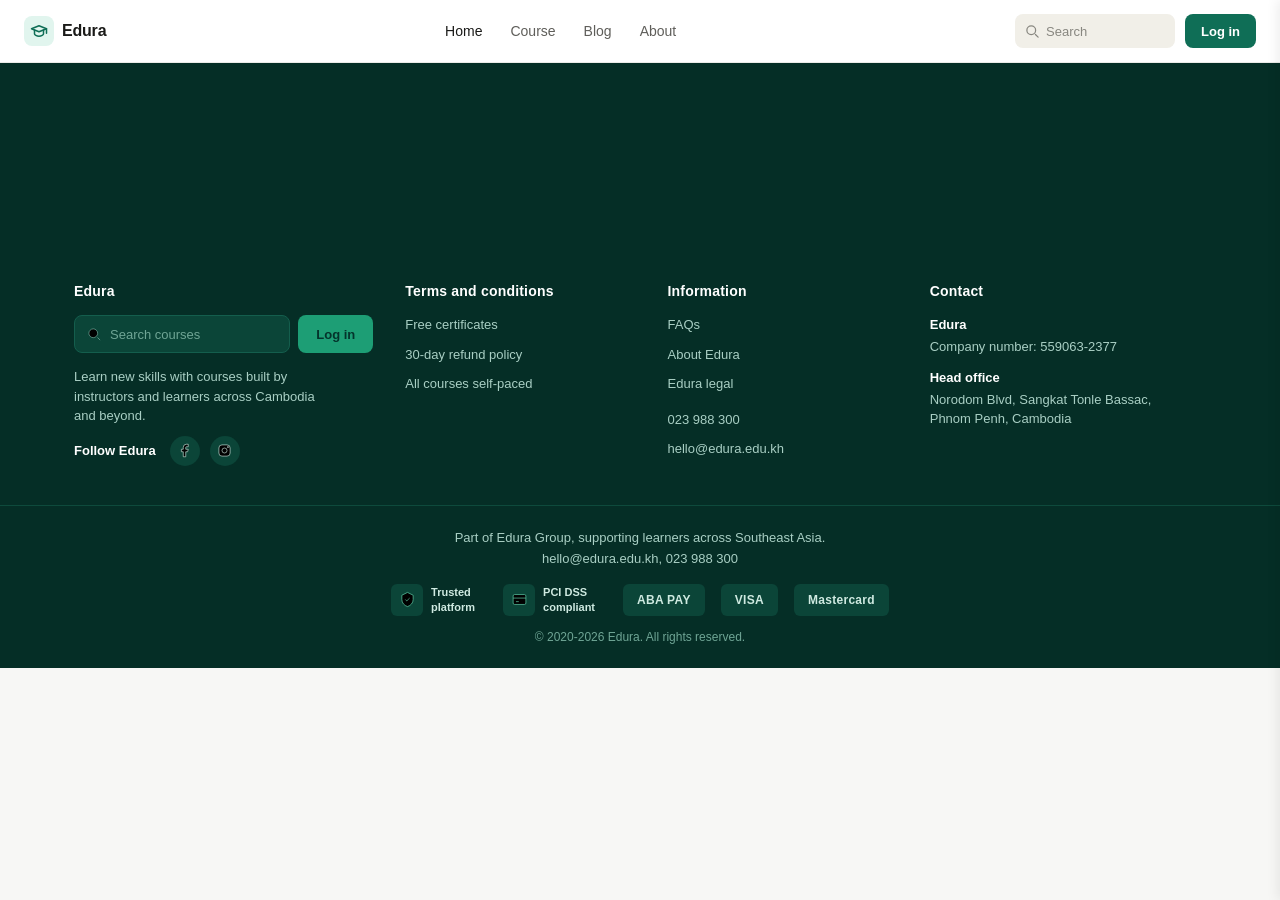
==== index.html @ 259a3b80 "add navbar and footer component" ====
<!doctype html>
<html lang="en">
  <head>
    <meta charset="UTF-8" />
    <meta name="viewport" content="width=device-width, initial-scale=1.0" />
    <title>Leanify Education - HomePage</title>
    <link rel="stylesheet" href="./style/navigetionBar.css" />
    <link rel="stylesheet" href="./style/footer.css" />
  </head>
  <body>
    <header id="navigetion_bar"></header>

    <footer id="footer"></footer>

    <!-- script -->
    <script src="./component/navBar.js"></script>
    <script src="./component/footer.js"></script>
  </body>
</html>
---- style/navigetionBar.css ----
* {
    margin: 0;
    padding: 0;
    box-sizing: border-box;
  }

  body {
    font-family: -apple-system, BlinkMacSystemFont, "Segoe UI", Roboto, sans-serif;
    background: #f7f7f5;
  }

  /* ===== NAVBAR ===== */
  .navbar {
    display: flex;
    align-items: center;
    justify-content: space-between;
    padding: 14px 24px;
    background: #ffffff;
    border-bottom: 1px solid #ebebe8;
    position: relative;
  }

  .logo {
    display: flex;
    align-items: center;
    gap: 8px;
    flex-shrink: 0;
  }

  .logo-icon {
    width: 30px;
    height: 30px;
    border-radius: 8px;
    background: #e1f5ee;
    display: flex;
    align-items: center;
    justify-content: center;
    flex-shrink: 0;
  }

  svg.icon {
    display: inline-block;
    flex-shrink: 0;
    fill: none;
    stroke-width: 2;
    stroke-linecap: round;
    stroke-linejoin: round;
  }

  .logo-icon svg {
    width: 18px;
    height: 18px;
    stroke: #0f6e56;
  }

  .logo-text {
    font-size: 16px;
    font-weight: 600;
    color: #1a1a18;
    letter-spacing: -0.2px;
    white-space: nowrap;
  }

  /* Menu (desktop, inline) */
  .nav-menu {
    display: flex;
    align-items: center;
    gap: 28px;
    list-style: none;
    flex: 1;
    justify-content: center;
  }

  .nav-menu a {
    font-size: 14px;
    font-weight: 500;
    color: #5f5e5a;
    text-decoration: none;
    white-space: nowrap;
    transition: color 0.15s ease;
  }

  .nav-menu a.active {
    color: #1a1a18;
  }

  .nav-menu a:hover {
    color: #0f6e56;
  }

  /* Right side: search + login (desktop) */
  .nav-right {
    display: flex;
    align-items: center;
    gap: 10px;
    flex-shrink: 0;
  }

  .search-box {
    display: flex;
    align-items: center;
    gap: 6px;
    background: #f1efe8;
    border-radius: 8px;
    padding: 0 10px;
    height: 34px;
    width: 160px;
  }

  .search-box svg {
    width: 15px;
    height: 15px;
    stroke: #888780;
    flex-shrink: 0;
  }

  .search-box input {
    border: none;
    background: transparent;
    outline: none;
    font-size: 13px;
    width: 100%;
    color: #1a1a18;
    height: 100%;
  }

  .search-box input::placeholder {
    color: #888780;
  }

  .login-btn {
    height: 34px;
    padding: 0 16px;
    font-size: 13px;
    font-weight: 600;
    background: #0f6e56;
    color: #ffffff;
    border: none;
    border-radius: 8px;
    cursor: pointer;
    white-space: nowrap;
    transition: background 0.15s ease;
  }

  .login-btn:hover {
    background: #085041;
  }

  /* Hamburger trigger (hidden on desktop) */
  .menu-toggle {
    display: none;
    background: none;
    border: none;
    cursor: pointer;
    width: 36px;
    height: 36px;
    align-items: center;
    justify-content: center;
    border-radius: 8px;
    flex-shrink: 0;
  }

  .menu-toggle svg {
    width: 22px;
    height: 22px;
    stroke: #1a1a18;
  }

  .menu-toggle:hover {
    background: #f1efe8;
  }

  /* ============================================
     OFF-CANVAS DRAWER
     ============================================ */
  .offcanvas-backdrop {
    position: fixed;
    inset: 0;
    background: rgba(0, 0, 0, 0.45);
    opacity: 0;
    visibility: hidden;
    transition: opacity 0.25s ease, visibility 0.25s ease;
    z-index: 100;
  }

  .offcanvas-backdrop.open {
    opacity: 1;
    visibility: visible;
  }

  .offcanvas-drawer {
    position: fixed;
    top: 0;
    right: 0;
    height: 100%;
    width: 280px;
    max-width: 80vw;
    background: #ffffff;
    z-index: 101;
    transform: translateX(100%);
    transition: transform 0.28s ease;
    display: flex;
    flex-direction: column;
    box-shadow: -2px 0 12px rgba(0,0,0,0.08);
  }

  .offcanvas-drawer.open {
    transform: translateX(0);
  }

  .offcanvas-header {
    display: flex;
    align-items: center;
    justify-content: space-between;
    padding: 16px 20px;
    border-bottom: 1px solid #ebebe8;
    flex-shrink: 0;
  }

  .offcanvas-close {
    background: none;
    border: none;
    cursor: pointer;
    width: 32px;
    height: 32px;
    display: flex;
    align-items: center;
    justify-content: center;
    border-radius: 8px;
    flex-shrink: 0;
  }

  .offcanvas-close svg {
    width: 20px;
    height: 20px;
    stroke: #1a1a18;
  }

  .offcanvas-close:hover {
    background: #f1efe8;
  }

  .offcanvas-body {
    padding: 16px 20px;
    overflow-y: auto;
    flex: 1;
  }

  .offcanvas-search {
    display: flex;
    align-items: center;
    gap: 8px;
    background: #f1efe8;
    border-radius: 8px;
    padding: 0 12px;
    height: 42px;
    margin-bottom: 20px;
  }

  .offcanvas-search svg {
    width: 16px;
    height: 16px;
    stroke: #888780;
    flex-shrink: 0;
  }

  .offcanvas-search input {
    border: none;
    background: transparent;
    outline: none;
    font-size: 14px;
    width: 100%;
    color: #1a1a18;
    height: 100%;
  }

  .offcanvas-menu {
    list-style: none;
    display: flex;
    flex-direction: column;
  }

  .offcanvas-menu a {
    font-size: 15px;
    font-weight: 500;
    color: #1a1a18;
    text-decoration: none;
    padding: 13px 4px;
    border-bottom: 1px solid #f1efe8;
    display: flex;
    align-items: center;
    gap: 10px;
  }

  .offcanvas-menu a svg {
    width: 18px;
    height: 18px;
    stroke: #888780;
    flex-shrink: 0;
  }

  .offcanvas-menu a.active {
    color: #0f6e56;
  }

  .offcanvas-menu a.active svg {
    stroke: #0f6e56;
  }

  .offcanvas-footer {
    padding: 16px 20px;
    border-top: 1px solid #ebebe8;
    flex-shrink: 0;
  }

  .offcanvas-login-btn {
    height: 44px;
    font-size: 14px;
    font-weight: 600;
    background: #0f6e56;
    color: #ffffff;
    border: none;
    border-radius: 8px;
    cursor: pointer;
    width: 100%;
  }

  /* ============================================
     TABLET (≤900px)
     - inline menu hides, hamburger opens drawer
     - search box + login button stay inline in navbar
     ============================================ */
  @media (max-width: 900px) {
    .nav-menu {
      display: none;
    }

    .menu-toggle {
      display: flex;
    }

    .search-box {
      width: 130px;
    }

    .navbar {
      padding: 12px 20px;
    }
  }

  /* ============================================
     MOBILE (≤600px)
     - inline search + login also hide
     - everything (menu, search, login) lives in the drawer
     ============================================ */
  @media (max-width: 600px) {
    .navbar {
      padding: 10px 16px;
    }

    .search-box,
    .nav-right .login-btn {
      display: none;
    }

    .logo-text {
      font-size: 15px;
    }
  }
---- style/footer.css ----
* {
    margin: 0;
    padding: 0;
    box-sizing: border-box;
  }
 
  body {
    font-family: -apple-system, BlinkMacSystemFont, "Segoe UI", Roboto, sans-serif;
    background: #f7f7f5;
  }
 
  svg.icon {
    display: inline-block;
    flex-shrink: 0;
    fill: none;
    stroke-width: 2;
    stroke-linecap: round;
    stroke-linejoin: round;
  }
 
  /* ===== FOOTER WRAPPER ===== */
  .site-footer {
    background: #052e26;
    color: #cfeae1;
  }
 
  /* ===== CAMBODIA SKYLINE ART ===== */
  .skyline {
    display: block;
    width: 100%;
    height: 220px;
    background-image: linear-gradient(180deg, rgba(5,46,38,0.55), rgba(5,46,38,0.92)), url('https://images.unsplash.com/photo-1541429819176-c002777fa174?fm=jpg&q=80&w=2000&auto=format&fit=crop');
    background-size: cover;
    background-position: center;
  }
 
  @media (max-width: 600px) {
    .skyline {
      height: 150px;
    }
  }
 
  /* ===== TOP ROW: search + login replacing newsletter ===== */
  .footer-top {
    max-width: 1180px;
    margin: 0 auto;
    padding: 0 24px 36px;
    display: grid;
    grid-template-columns: 1.3fr 1fr 1fr 1.2fr;
    gap: 32px;
  }
 
  .footer-col h4 {
    font-size: 14px;
    font-weight: 600;
    color: #ffffff;
    margin-bottom: 16px;
    letter-spacing: 0.2px;
  }
 
  .footer-col a, .footer-col p {
    display: block;
    font-size: 13px;
    color: #a9cfc4;
    text-decoration: none;
    margin-bottom: 10px;
    line-height: 1.5;
  }
 
  .footer-col a:hover {
    color: #ffffff;
  }
 
  /* search + login block */
  .access-box {
    display: flex;
    align-items: center;
    gap: 8px;
    margin-bottom: 14px;
  }
 
  .footer-search {
    display: flex;
    align-items: center;
    gap: 8px;
    background: #0b4538;
    border: 1px solid #145e4d;
    border-radius: 8px;
    padding: 0 12px;
    height: 38px;
    flex: 1;
    max-width: 230px;
  }
 
  .footer-search svg {
    width: 15px;
    height: 15px;
    stroke: #7fb8a8;
    flex-shrink: 0;
  }
 
  .footer-search input {
    border: none;
    background: transparent;
    outline: none;
    font-size: 13px;
    color: #ffffff;
    width: 100%;
    height: 100%;
  }
 
  .footer-search input::placeholder {
    color: #6fa595;
  }
 
  .footer-login-btn {
    height: 38px;
    padding: 0 18px;
    font-size: 13px;
    font-weight: 600;
    background: #1d9e75;
    color: #04342c;
    border: none;
    border-radius: 8px;
    cursor: pointer;
    white-space: nowrap;
    flex-shrink: 0;
    transition: background 0.15s ease;
  }
 
  .footer-login-btn:hover {
    background: #5dcaa5;
  }
 
  .footer-blurb {
    font-size: 13px;
    color: #8cbcae;
    line-height: 1.6;
    margin-top: 4px;
    max-width: 260px;
  }
 
  .social-row {
    display: flex;
    align-items: center;
    gap: 10px;
    margin-top: 4px;
  }
 
  .social-row span {
    font-size: 13px;
    font-weight: 600;
    color: #ffffff;
    margin-right: 4px;
  }
 
  .social-icon {
    width: 30px;
    height: 30px;
    border-radius: 50%;
    background: #0b4538;
    display: flex;
    align-items: center;
    justify-content: center;
    cursor: pointer;
  }
 
  .social-icon svg {
    width: 15px;
    height: 15px;
    stroke: #cfeae1;
  }
 
  /* ===== BOTTOM STRIP ===== */
  .footer-bottom {
    border-top: 1px solid #0e4a3c;
    padding: 24px;
    text-align: center;
  }
 
  .footer-bottom .legal-line {
    font-size: 13px;
    color: #a9cfc4;
    margin-bottom: 6px;
  }
 
  .footer-bottom .legal-line.copyright {
    font-size: 12px;
    color: #6fa595;
    margin-top: 14px;
    margin-bottom: 0;
  }
 
  .badges-row {
    display: flex;
    align-items: center;
    justify-content: center;
    gap: 28px;
    margin-top: 18px;
    flex-wrap: wrap;
  }
 
  .badge-group {
    display: flex;
    align-items: center;
    gap: 8px;
  }
 
  .badge-icon {
    width: 32px;
    height: 32px;
    border-radius: 6px;
    background: #0b4538;
    display: flex;
    align-items: center;
    justify-content: center;
  }
 
  .badge-icon svg {
    width: 17px;
    height: 17px;
    stroke: #5dcaa5;
  }
 
  .badge-text {
    font-size: 11px;
    font-weight: 600;
    color: #cfeae1;
    text-align: left;
    line-height: 1.3;
  }
 
  .payment-row {
    display: flex;
    align-items: center;
    gap: 16px;
  }
 
  .payment-pill {
    height: 32px;
    padding: 0 14px;
    border-radius: 6px;
    background: #0b4538;
    display: flex;
    align-items: center;
    font-size: 12px;
    font-weight: 700;
    color: #cfeae1;
    letter-spacing: 0.3px;
  }
 
  /* ===== RESPONSIVE ===== */
  @media (max-width: 900px) {
    .footer-top {
      grid-template-columns: 1fr 1fr;
      gap: 28px 24px;
    }
    .badges-row {
      gap: 20px;
    }
  }
 
  @media (max-width: 600px) {
    .footer-top {
      grid-template-columns: 1fr;
      padding: 0 20px 28px;
    }
    .access-box {
      flex-wrap: wrap;
    }
    .footer-search {
      max-width: none;
      width: 100%;
    }
    .footer-login-btn {
      width: 100%;
    }
    .badges-row {
      flex-direction: column;
      gap: 16px;
    }
    .footer-bottom {
      padding: 20px 16px;
    }
  }
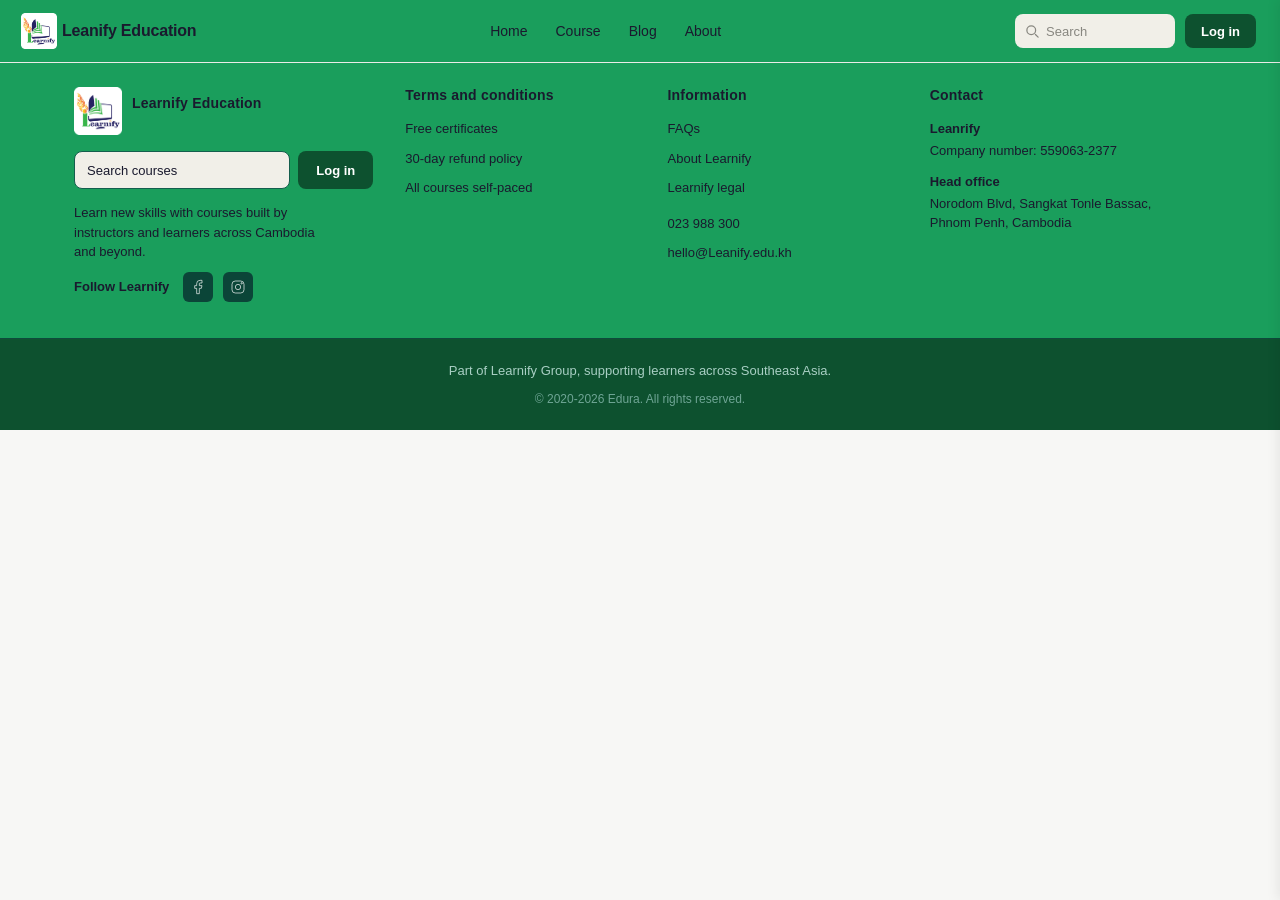
==== commit 767f6a46: "update structure and component and custome some style" ====
--- a/index.html
+++ b/index.html
@@ -4,8 +4,7 @@
     <meta charset="UTF-8" />
     <meta name="viewport" content="width=device-width, initial-scale=1.0" />
     <title>Leanify Education - HomePage</title>
-    <link rel="stylesheet" href="./style/navigetionBar.css" />
-    <link rel="stylesheet" href="./style/footer.css" />
+    <link rel="stylesheet" href="./css/main.css" />
   </head>
   <body>
     <header id="navigetion_bar"></header>
@@ -13,7 +12,7 @@
     <footer id="footer"></footer>
 
     <!-- script -->
-    <script src="./component/navBar.js"></script>
-    <script src="./component/footer.js"></script>
+    <script src="./components/navBar.js"></script>
+    <script src="./components/footer.js"></script>
   </body>
 </html>
--- a/css/main.css
+++ b/css/main.css
@@ -0,0 +1,7 @@
+@import url("./components/footer.css");
+@import url("./components/navbar.css");
+
+
+@import url("./variables/color.css");
+@import url("./variables/typograpgy.css");
+@import url("./variables/spacing.css");
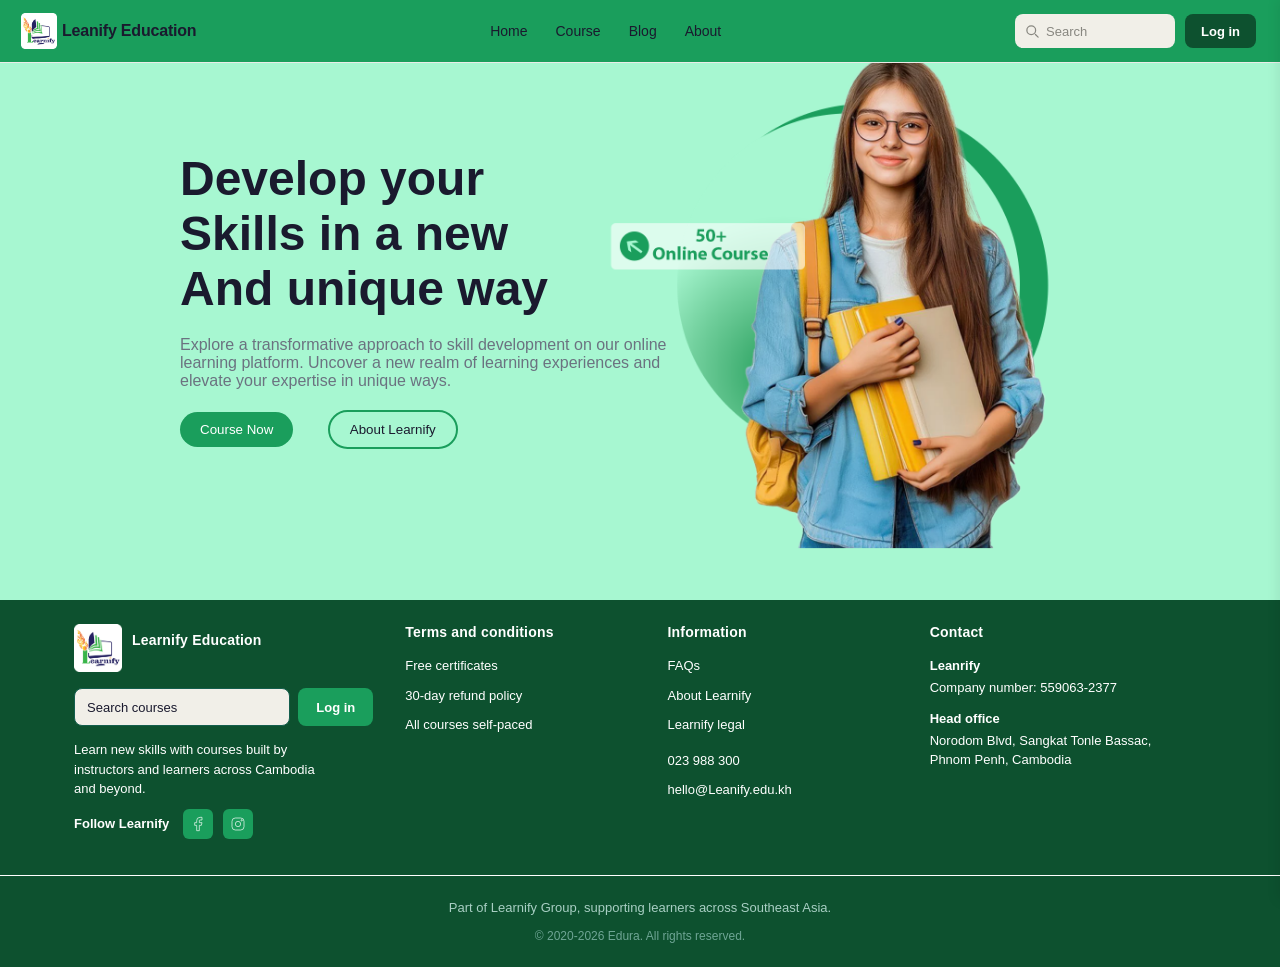
==== commit 88b884ea: "." ====
--- a/index.html
+++ b/index.html
@@ -7,8 +7,33 @@
     <link rel="stylesheet" href="./css/main.css" />
   </head>
   <body>
+    <!-- header -->
     <header id="navigetion_bar"></header>
 
+    <!-- banner -->
+    <main>
+      <section class="banner">
+        <div class="text-banner">
+          <h1>
+            Develop your <br />
+            Skills in a new <br />
+            And unique way
+          </h1>
+          <p>
+            Explore a transformative approach to skill development on our online
+            <br />
+            learning platform. Uncover a new realm of learning experiences and
+            <br />
+            elevate your expertise in unique ways.
+          </p>
+          <button class="btn-bannerCourse">Course Now</button>
+          <button class="btn-bannerAbout">About Learnify</button>
+        </div>
+        <img src="./public/image_banner.png" alt="">
+      </section>
+    </main>
+
+    <!-- footer -->
     <footer id="footer"></footer>
 
     <!-- script -->
--- a/css/main.css
+++ b/css/main.css
@@ -1,7 +1,14 @@
+/* component */
 @import url("./components/footer.css");
 @import url("./components/navbar.css");
 
-
+/* custome style */
 @import url("./variables/color.css");
 @import url("./variables/typograpgy.css");
-@import url("./variables/spacing.css");+@import url("./variables/spacing.css");
+
+/* style page */
+@import url("./pages/index.css");
+@import url("./pages/course.css");
+@import url("./pages/blog.css");
+@import url("./pages/about.css");
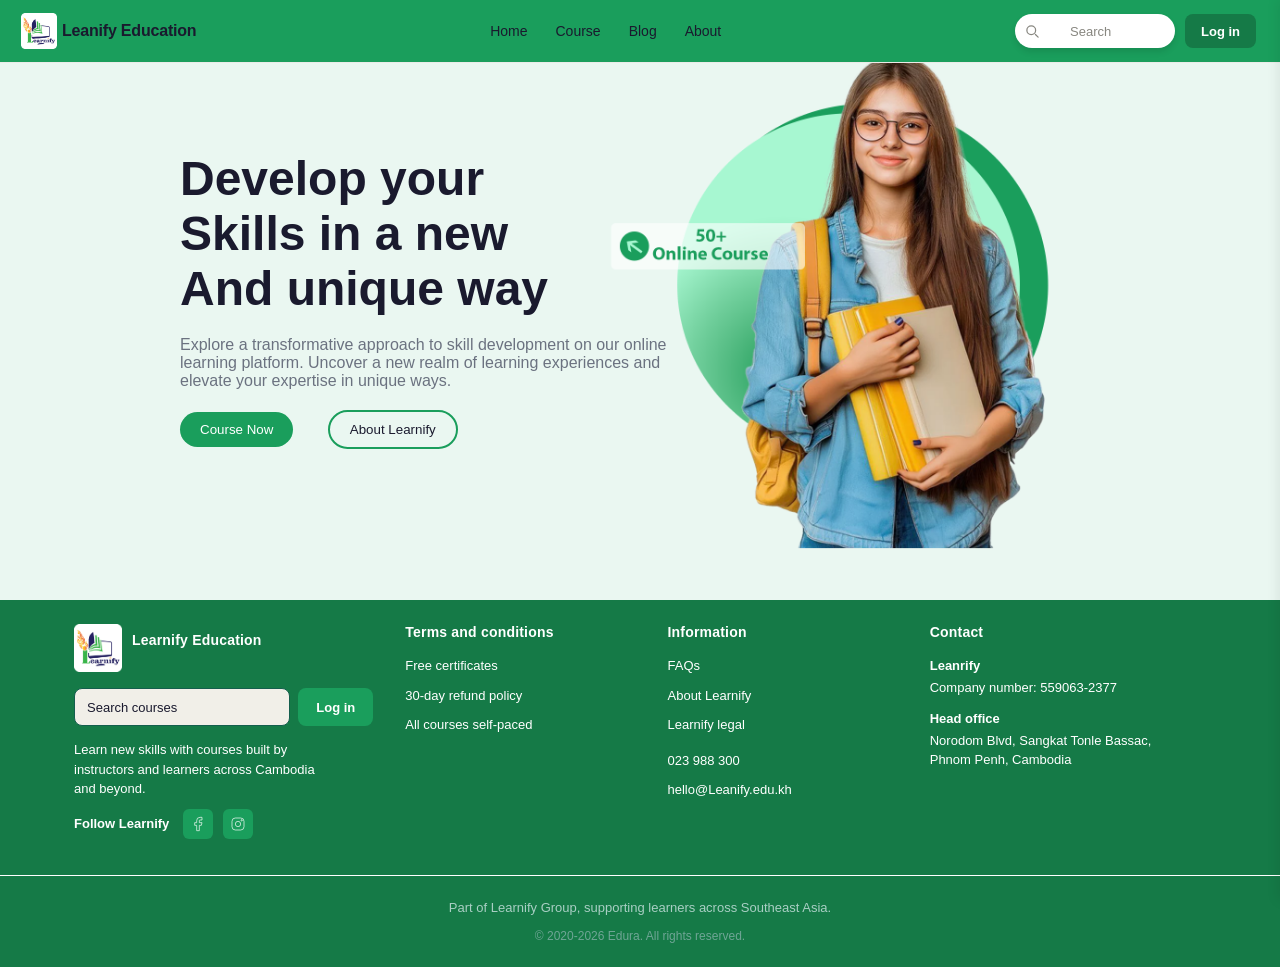
==== commit 21e8d640: "." ====
--- a/index.html
+++ b/index.html
@@ -10,8 +10,9 @@
     <!-- header -->
     <header id="navigetion_bar"></header>
 
-    <!-- banner -->
+   
     <main>
+      <!-- banner -->
       <section class="banner">
         <div class="text-banner">
           <h1>
@@ -31,6 +32,8 @@
         </div>
         <img src="./public/image_banner.png" alt="">
       </section>
+
+    
     </main>
 
     <!-- footer -->
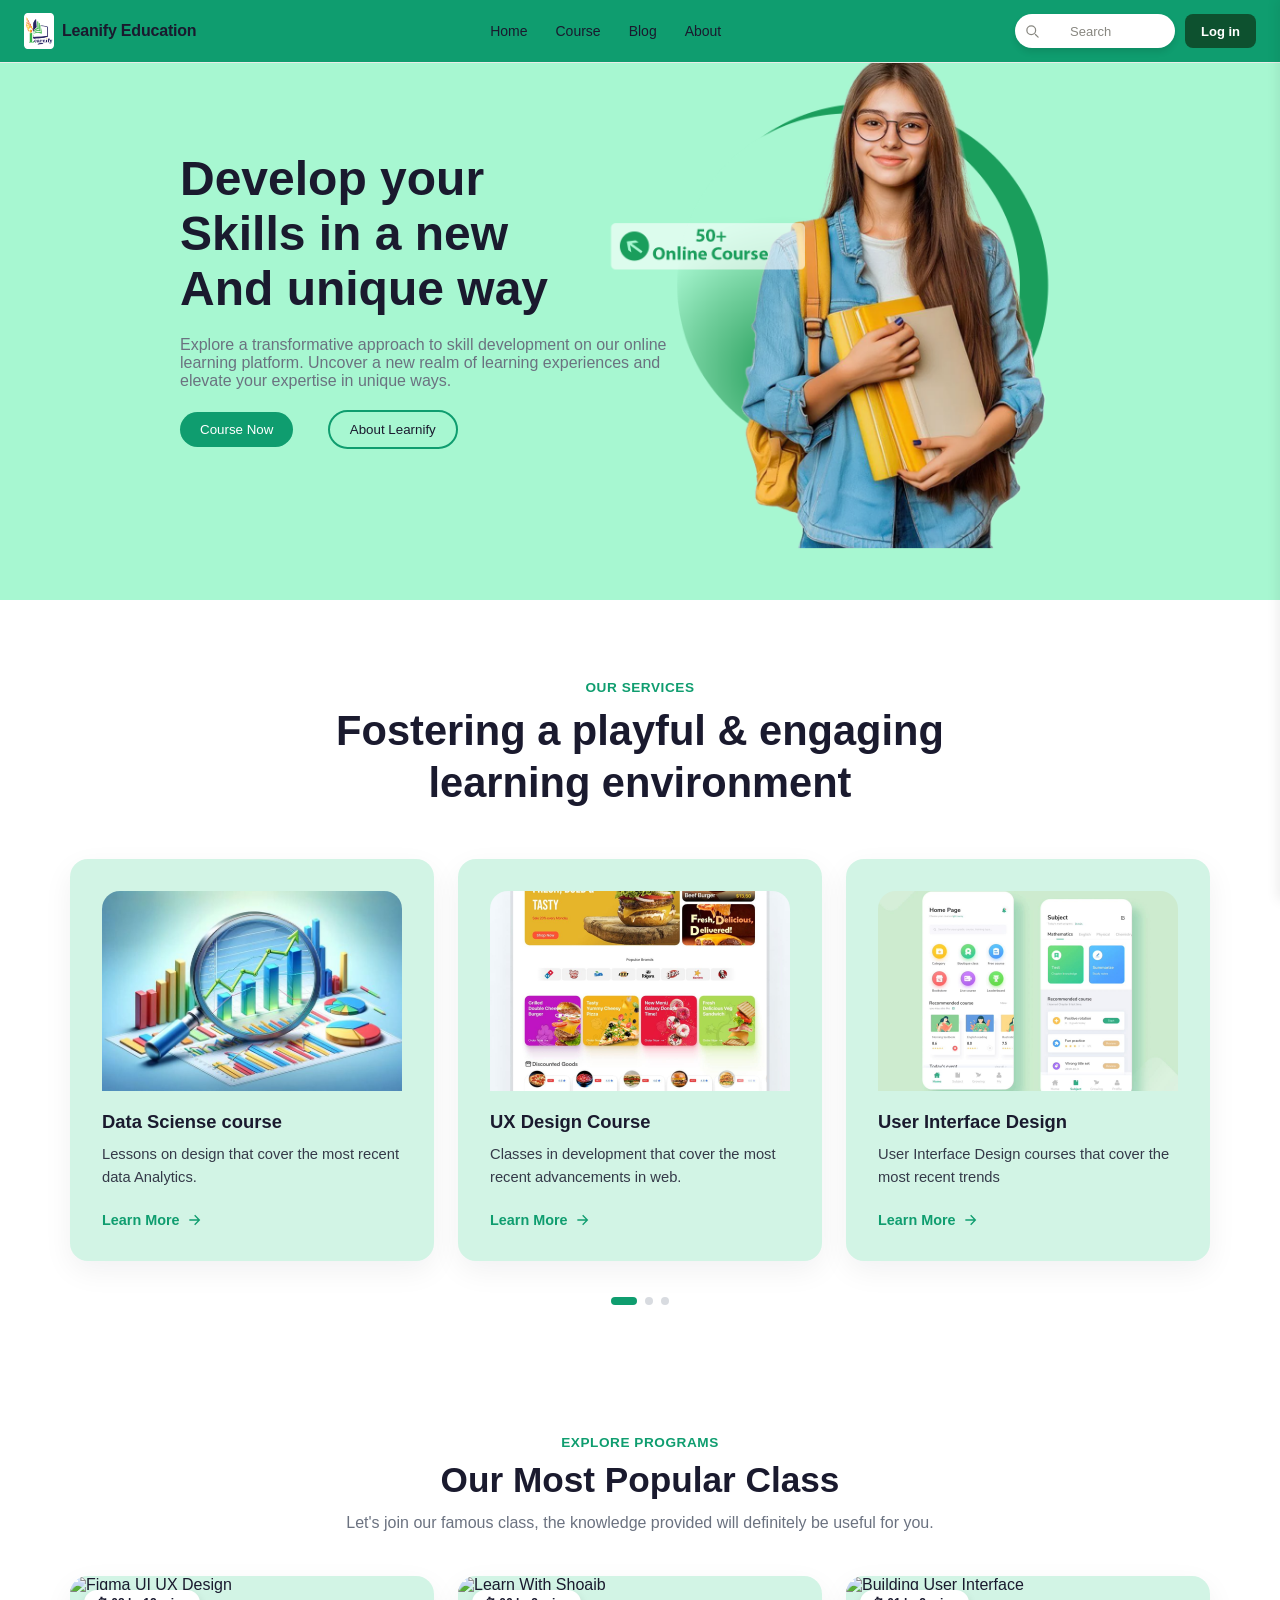
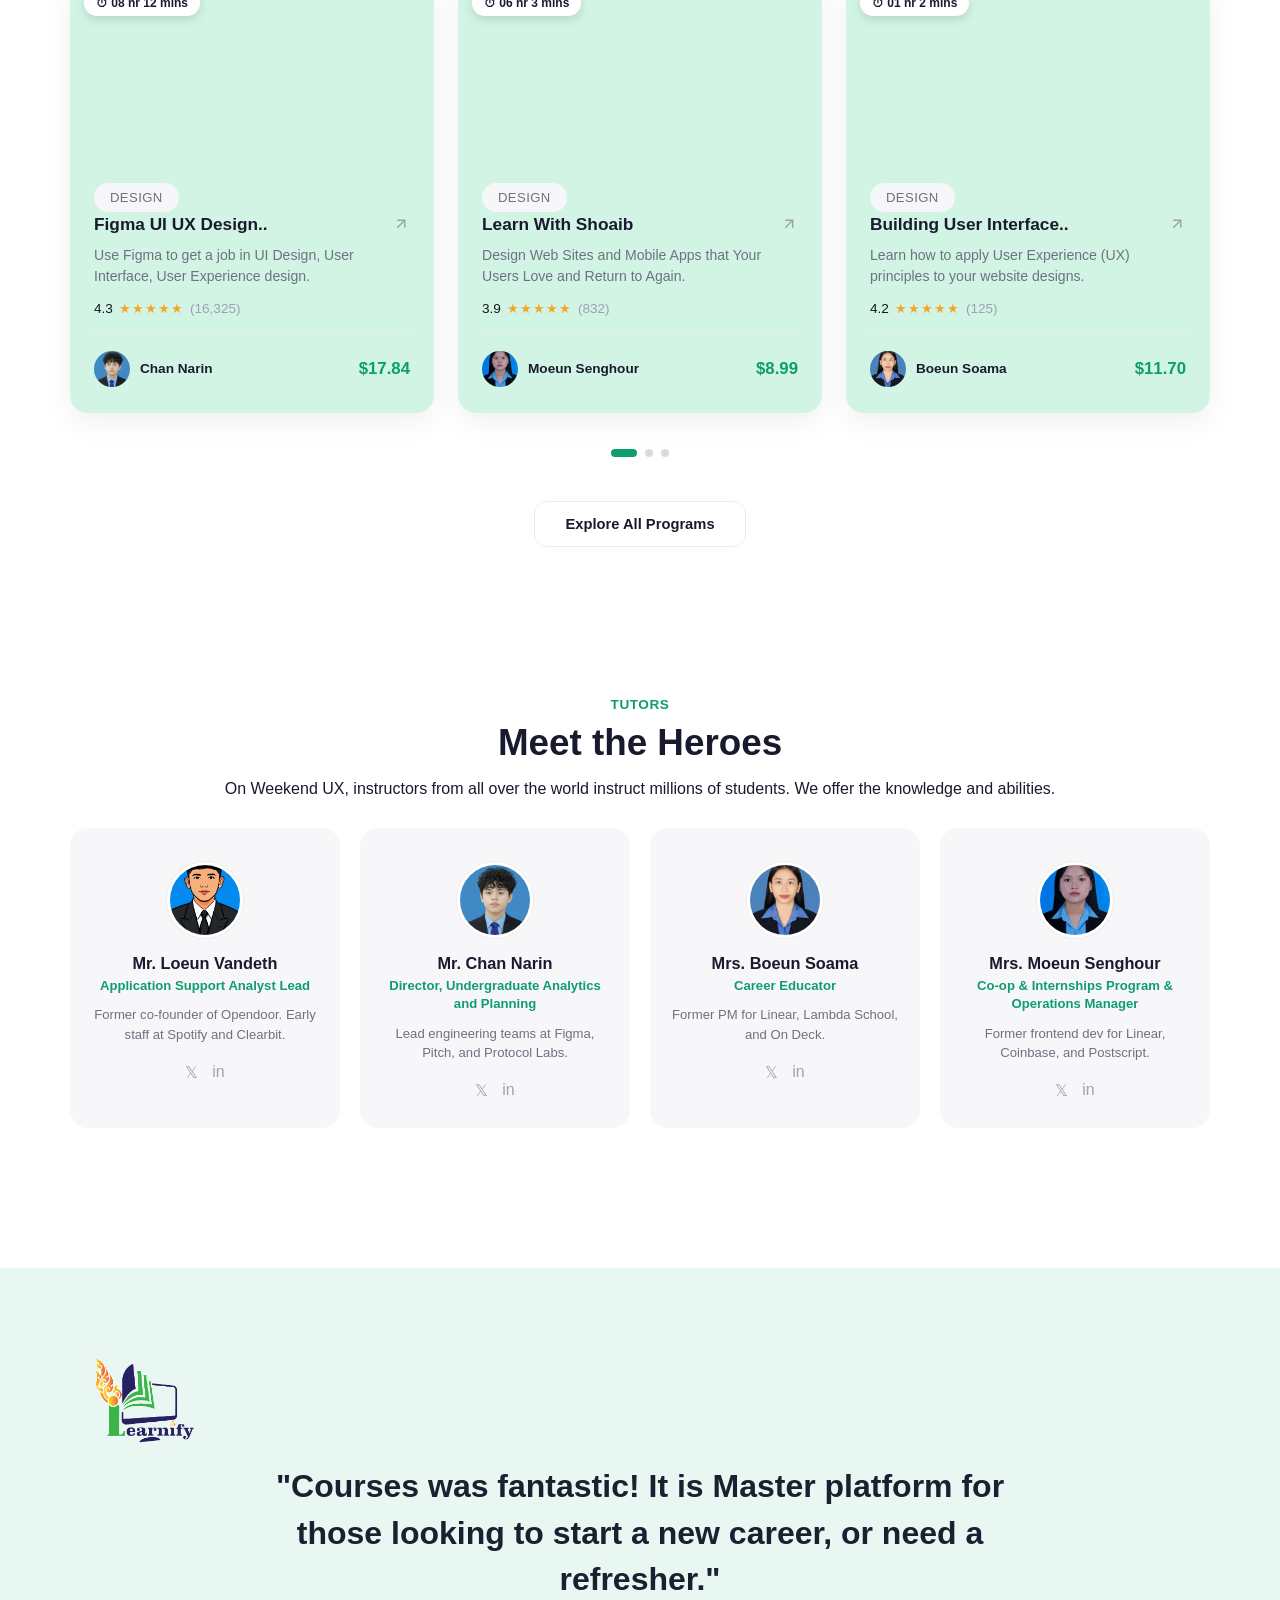
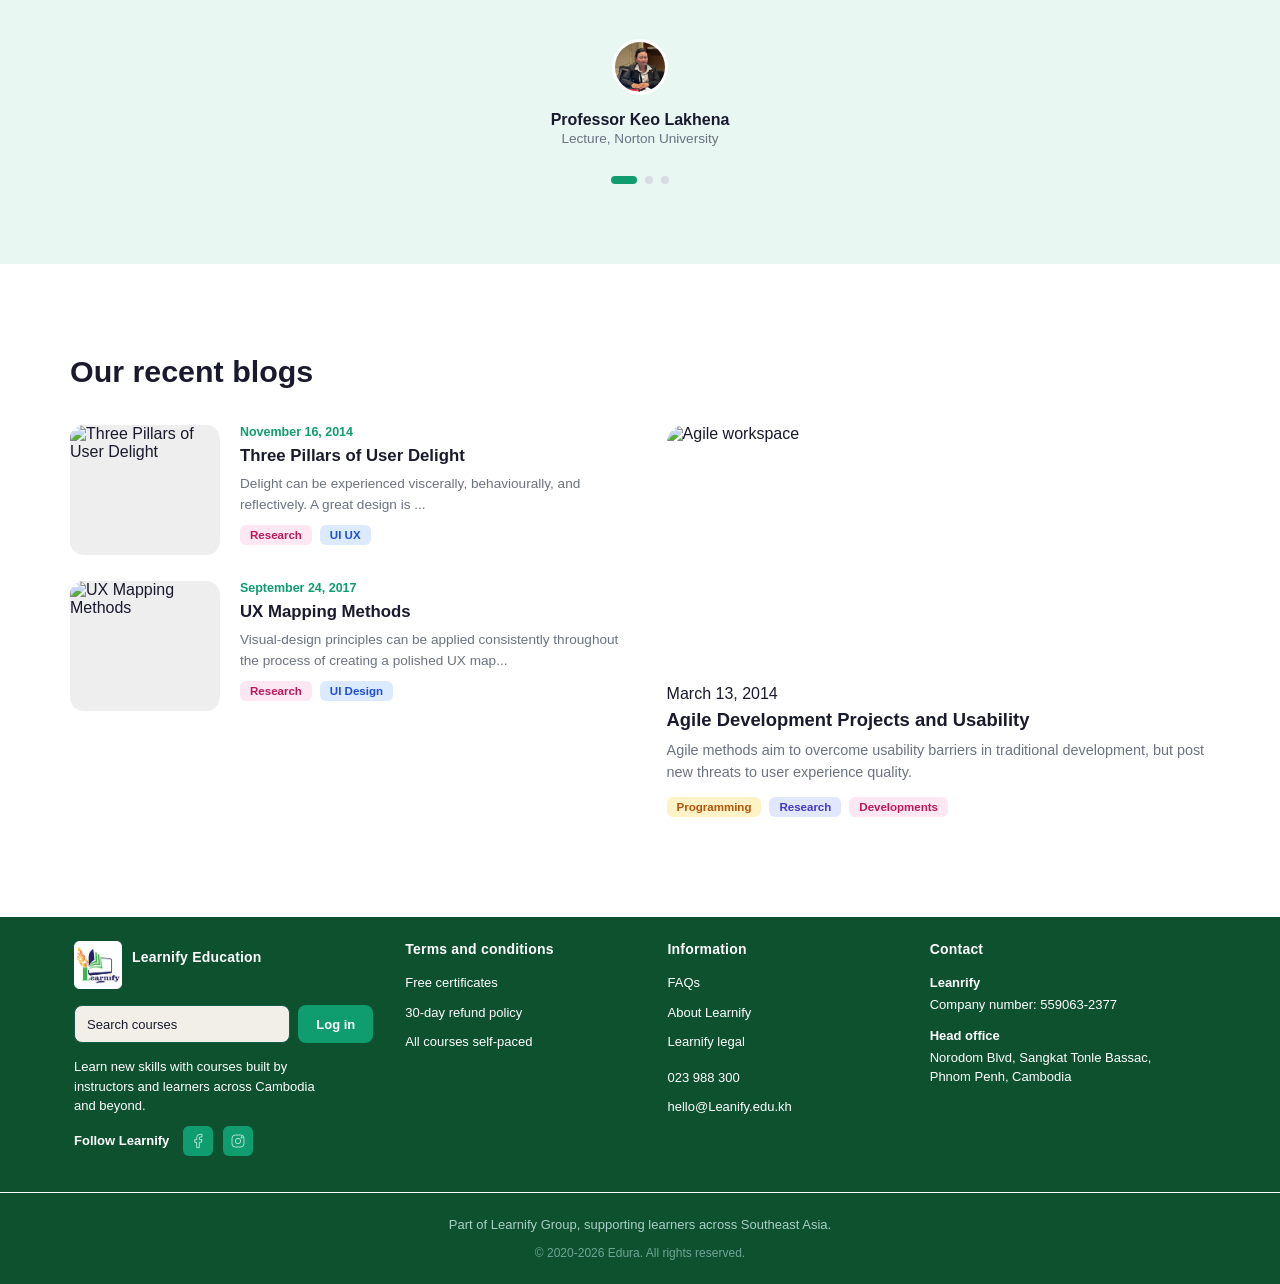
==== commit f1aea459: "." ====
--- a/index.html
+++ b/index.html
@@ -10,7 +10,6 @@
     <!-- header -->
     <header id="navigetion_bar"></header>
 
-   
     <main>
       <!-- banner -->
       <section class="banner">
@@ -30,10 +29,426 @@
           <button class="btn-bannerCourse">Course Now</button>
           <button class="btn-bannerAbout">About Learnify</button>
         </div>
-        <img src="./public/image_banner.png" alt="">
-      </section>
-
-    
+        <img src="./public/image_banner.png" alt="" />
+      </section>
+
+      <!-- ============ SERVICES ============ -->
+      <section class="services wrap">
+        <span class="eyebrow reveal">Our Services</span>
+        <h1 class="reveal">
+          Fostering a playful &amp; engaging learning environment
+        </h1>
+
+        <div class="service-cards stagger">
+          <div class="service-card featured reveal" style="--i: 0">
+            <div class="img-box">
+              <img src="./public/page/homepage/data_sciense.jpg" alt="">
+            </div>
+            <h3>Data Sciense course</h3>
+            <p>Lessons on design that cover the most recent data Analytics.</p>
+            <a href="./course_list.html" class="learn-more"
+              >Learn More
+              <svg
+                width="16"
+                height="16"
+                viewBox="0 0 24 24"
+                fill="none"
+                stroke="currentColor"
+                stroke-width="2"
+              >
+                <path d="M5 12h14M13 5l7 7-7 7" />
+              </svg>
+            </a>
+          </div>
+
+          <div class="service-card reveal" style="--i: 1">
+            <div class="img-box">
+              <img src="./public/page/homepage/ux_ui.jpg" alt="">
+            </div>
+            <h3>UX Design Course</h3>
+            <p>
+              Classes in development that cover the most recent advancements in
+              web.
+            </p>
+            <a href="./course_list.html" class="learn-more"
+              >Learn More
+              <svg
+                width="16"
+                height="16"
+                viewBox="0 0 24 24"
+                fill="none"
+                stroke="currentColor"
+                stroke-width="2"
+              >
+                <path d="M5 12h14M13 5l7 7-7 7" />
+              </svg>
+            </a>
+          </div>
+
+          <div class="service-card reveal" style="--i: 2">
+            <div class="img-box">
+              <img src="./public/page/homepage/interface.jpg" alt="">
+            </div>
+            <h3>User Interface Design</h3>
+            <p>
+              User Interface Design courses that cover the most recent trends
+            </p>
+            <a href="./course_list.html" class="learn-more"
+              >Learn More
+              <svg
+                width="16"
+                height="16"
+                viewBox="0 0 24 24"
+                fill="none"
+                stroke="currentColor"
+                stroke-width="2"
+              >
+                <path d="M5 12h14M13 5l7 7-7 7" />
+              </svg>
+            </a>
+          </div>
+        </div>
+
+        <div class="dots reveal">
+          <span class="active"></span><span></span><span></span>
+        </div>
+      </section>
+
+      <!-- ============ PROGRAMS ============ -->
+      <section class="programs wrap">
+        <div class="head reveal">
+          <span class="eyebrow">Explore Programs</span>
+          <h2>Our Most Popular Class</h2>
+          <p>
+            Let's join our famous class, the knowledge provided will definitely
+            be useful for you.
+          </p>
+        </div>
+
+        <div class="program-grid stagger">
+          <div class="program-card reveal" style="--i: 0">
+            <div class="program-thumb">
+              <img
+                src="https://images.unsplash.com/photo-1611162617213-7d7a39e9b1d7?w=600&h=400&fit=crop"
+                alt="Figma UI UX Design"
+              />
+              <span class="duration-badge">⏱ 08 hr 12 mins</span>
+            </div>
+            <div class="program-body">
+              <span class="tag">Design</span>
+              <div class="program-title">
+                <h3>Figma UI UX Design..</h3>
+                <svg
+                  width="18"
+                  height="18"
+                  viewBox="0 0 24 24"
+                  fill="none"
+                  stroke="currentColor"
+                  stroke-width="2"
+                >
+                  <path d="M7 17 17 7M7 7h10v10" />
+                </svg>
+              </div>
+              <p>
+                Use Figma to get a job in UI Design, User Interface, User
+                Experience design.
+              </p>
+              <div class="rating">
+                <span>4.3</span><span class="stars">★★★★★</span
+                ><span class="count">(16,325)</span>
+              </div>
+              <div class="program-footer">
+                <div class="tutor">
+                  <img
+                    src="./public/page/homepage/narin.jpg"
+                    alt="Jane Cooper"
+                  />
+                  <div>
+                    <div class="name">Chan Narin</div>
+                  </div>
+                </div>
+                <div class="price">$17.84</div>
+              </div>
+            </div>
+          </div>
+
+          <div class="program-card reveal" style="--i: 1">
+            <div class="program-thumb">
+              <img
+                src="https://images.unsplash.com/photo-1593642632823-8f785ba67e45?w=600&h=400&fit=crop"
+                alt="Learn With Shoaib"
+              />
+              <span class="duration-badge">⏱ 06 hr 3 mins</span>
+            </div>
+            <div class="program-body">
+              <span class="tag">Design</span>
+              <div class="program-title">
+                <h3>Learn With Shoaib</h3>
+                <svg
+                  width="18"
+                  height="18"
+                  viewBox="0 0 24 24"
+                  fill="none"
+                  stroke="currentColor"
+                  stroke-width="2"
+                >
+                  <path d="M7 17 17 7M7 7h10v10" />
+                </svg>
+              </div>
+              <p>
+                Design Web Sites and Mobile Apps that Your Users Love and Return
+                to Again.
+              </p>
+              <div class="rating">
+                <span>3.9</span><span class="stars">★★★★★</span
+                ><span class="count">(832)</span>
+              </div>
+              <div class="program-footer">
+                <div class="tutor">
+                  <img
+                    src="./public/page/homepage/senghour.jpg"
+                    alt="Jenny Wilson"
+                  />
+                  <div>
+                    <div class="name">Moeun Senghour</div>
+                  </div>
+                </div>
+                <div class="price">$8.99</div>
+              </div>
+            </div>
+          </div>
+
+          <div class="program-card reveal" style="--i: 2">
+            <div class="program-thumb">
+              <img
+                src="https://images.unsplash.com/photo-1559028012-481c04fa702d?w=600&h=400&fit=crop"
+                alt="Building User Interface"
+              />
+              <span class="duration-badge">⏱ 01 hr 2 mins</span>
+            </div>
+            <div class="program-body">
+              <span class="tag">Design</span>
+              <div class="program-title">
+                <h3>Building User Interface..</h3>
+                <svg
+                  width="18"
+                  height="18"
+                  viewBox="0 0 24 24"
+                  fill="none"
+                  stroke="currentColor"
+                  stroke-width="2"
+                >
+                  <path d="M7 17 17 7M7 7h10v10" />
+                </svg>
+              </div>
+              <p>
+                Learn how to apply User Experience (UX) principles to your
+                website designs.
+              </p>
+              <div class="rating">
+                <span>4.2</span><span class="stars">★★★★★</span
+                ><span class="count">(125)</span>
+              </div>
+              <div class="program-footer">
+                <div class="tutor">
+                  <img
+                    src="./public/page/homepage/soama.JPG"
+                    alt="Esther Howard"
+                  />
+                  <div>
+                    <div class="name">Boeun Soama</div>
+                  </div>
+                </div>
+                <div class="price">$11.70</div>
+              </div>
+            </div>
+          </div>
+        </div>
+
+        <div class="dots reveal">
+          <span class="active"></span><span></span><span></span>
+        </div>
+
+        <div class="explore-btn-wrap reveal">
+          <a href="./course_list.html" class="btn-outline">Explore All Programs</a>
+        </div>
+      </section>
+
+      <!-- ============ TUTORS ============ -->
+      <section class="tutors wrap">
+        <span class="eyebrow reveal">Tutors</span>
+        <h2 class="reveal">Meet the Heroes</h2>
+        <p class="reveal">
+          On Weekend UX, instructors from all over the world instruct millions
+          of students. We offer the knowledge and abilities.
+        </p>
+
+        <div class="tutor-grid stagger">
+          <div class="tutor-card reveal" style="--i: 0">
+            <img src="./public/page/homepage/vandeth.png" alt="Theresa Webb" />
+            <h4>Mr. Loeun Vandeth</h4>
+            <div class="role">Application Support Analyst Lead</div>
+            <div class="desc">
+              Former co-founder of Opendoor. Early staff at Spotify and
+              Clearbit.
+            </div>
+            <div class="socials">
+              <a href="#" aria-label="Twitter">𝕏</a>
+              <a href="#" aria-label="LinkedIn">in</a>
+            </div>
+          </div>
+
+          <div class="tutor-card reveal" style="--i: 1">
+            <img src="./public/page/homepage/narin.jpg" alt="Courtney Henry" />
+            <h4>Mr. Chan Narin</h4>
+            <div class="role">
+              Director, Undergraduate Analytics and Planning
+            </div>
+            <div class="desc">
+              Lead engineering teams at Figma, Pitch, and Protocol Labs.
+            </div>
+            <div class="socials">
+              <a href="#" aria-label="Twitter">𝕏</a>
+              <a href="#" aria-label="LinkedIn">in</a>
+            </div>
+          </div>
+
+          <div class="tutor-card reveal" style="--i: 2">
+            <img src="./public/page/homepage/soama.JPG" alt="Albert Flores" />
+            <h4>Mrs. Boeun Soama</h4>
+            <div class="role">Career Educator</div>
+            <div class="desc">
+              Former PM for Linear, Lambda School, and On Deck.
+            </div>
+            <div class="socials">
+              <a href="#" aria-label="Twitter">𝕏</a>
+              <a href="#" aria-label="LinkedIn">in</a>
+            </div>
+          </div>
+
+          <div class="tutor-card reveal" style="--i: 3">
+            <img src="./public/page/homepage/senghour.jpg" alt="Marvin McKinney" />
+            <h4>Mrs. Moeun Senghour</h4>
+            <div class="role">
+              Co-op &amp; Internships Program &amp; Operations Manager
+            </div>
+            <div class="desc">
+              Former frontend dev for Linear, Coinbase, and Postscript.
+            </div>
+            <div class="socials">
+              <a href="#" aria-label="Twitter">𝕏</a>
+              <a href="#" aria-label="LinkedIn">in</a>
+            </div>
+          </div>
+        </div>
+      </section>
+
+      <!-- ============ QUOTE ============ -->
+      <section class="quote-section">
+        <div class="wrap">
+          <div class="quote-logo reveal">
+            <img src="./public/Leanify logo (1).png" alt="">
+          </div>
+          <blockquote class="reveal">
+            "Courses was fantastic! It is Master platform for those looking to
+            start a new career, or need a refresher."
+          </blockquote>
+          <img
+            class="quote-avatar reveal"
+            src="./public/page/homepage/lecture.jpg"
+            alt="Jacob Jones"
+          />
+          <div class="qname reveal">Professor Keo Lakhena</div>
+          <div class="qrole reveal">Lecture, Norton University</div>
+          <div class="dots reveal" style="margin-top: 30px">
+            <span class="active"></span><span></span><span></span>
+          </div>
+        </div>
+      </section>
+
+      <!-- ============ BLOG ============ -->
+      <section class="blog wrap">
+        <h2 class="reveal">Our recent blogs</h2>
+
+        <div class="blog-grid">
+          <div class="blog-col stagger">
+            <div class="blog-post reveal" style="--i: 0">
+              <div class="thumb">
+                <img
+                  src="https://images.unsplash.com/photo-1522071820081-009f0129c71c?w=400&h=300&fit=crop"
+                  alt="Three Pillars of User Delight"
+                />
+              </div>
+              <div>
+                <span class="date">November 16, 2014</span>
+                <h3>Three Pillars of User Delight</h3>
+                <p>
+                  Delight can be experienced viscerally, behaviourally, and
+                  reflectively. A great design is ...
+                </p>
+                <div class="blog-tags">
+                  <span class="tag-research">Research</span>
+                  <span class="tag-uiux">UI UX</span>
+                </div>
+              </div>
+            </div>
+
+            <div class="blog-post reveal" style="--i: 1">
+              <div class="thumb">
+                <img
+                  src="https://images.unsplash.com/photo-1497366216548-37526070297c?w=400&h=300&fit=crop"
+                  alt="UX Mapping Methods"
+                />
+              </div>
+              <div>
+                <span class="date">September 24, 2017</span>
+                <h3>UX Mapping Methods</h3>
+                <p>
+                  Visual-design principles can be applied consistently
+                  throughout the process of creating a polished UX map...
+                </p>
+                <div class="blog-tags">
+                  <span class="tag-research">Research</span>
+                  <span class="tag-uidesign">UI Design</span>
+                </div>
+              </div>
+            </div>
+          </div>
+
+          <div class="blog-col stagger">
+            <div class="blog-feature reveal" style="--i: 0">
+              <img
+                src="https://images.unsplash.com/photo-1497215728101-856f4ea42174?w=700&h=460&fit=crop"
+                alt="Agile workspace"
+              />
+            </div>
+            <div class="reveal" style="--i: 1">
+              <span class="date" style="display: block; margin-bottom: 6px"
+                >March 13, 2014</span
+              >
+              <h3 style="font-size: 1.15rem; margin-bottom: 8px">
+                Agile Development Projects and Usability
+              </h3>
+              <p
+                style="
+                  color: var(--gray);
+                  font-size: 0.9rem;
+                  line-height: 1.55;
+                  margin-bottom: 14px;
+                "
+              >
+                Agile methods aim to overcome usability barriers in traditional
+                development, but post new threats to user experience quality.
+              </p>
+              <div class="blog-tags">
+                <span class="tag-programming">Programming</span>
+                <span class="tag-research2">Research</span>
+                <span class="tag-dev">Developments</span>
+              </div>
+            </div>
+          </div>
+        </div>
+      </section>
     </main>
 
     <!-- footer -->
@@ -42,5 +457,6 @@
     <!-- script -->
     <script src="./components/navBar.js"></script>
     <script src="./components/footer.js"></script>
+    <script src="./js/index.js"></script>
   </body>
-</html>
+</html>
--- a/css/main.css
+++ b/css/main.css
@@ -11,4 +11,6 @@
 @import url("./pages/index.css");
 @import url("./pages/course.css");
 @import url("./pages/blog.css");
-@import url("./pages/about.css");+@import url("./pages/about.css");
+@import url("./pages/login.css");
+@import url("./pages/signup.css");
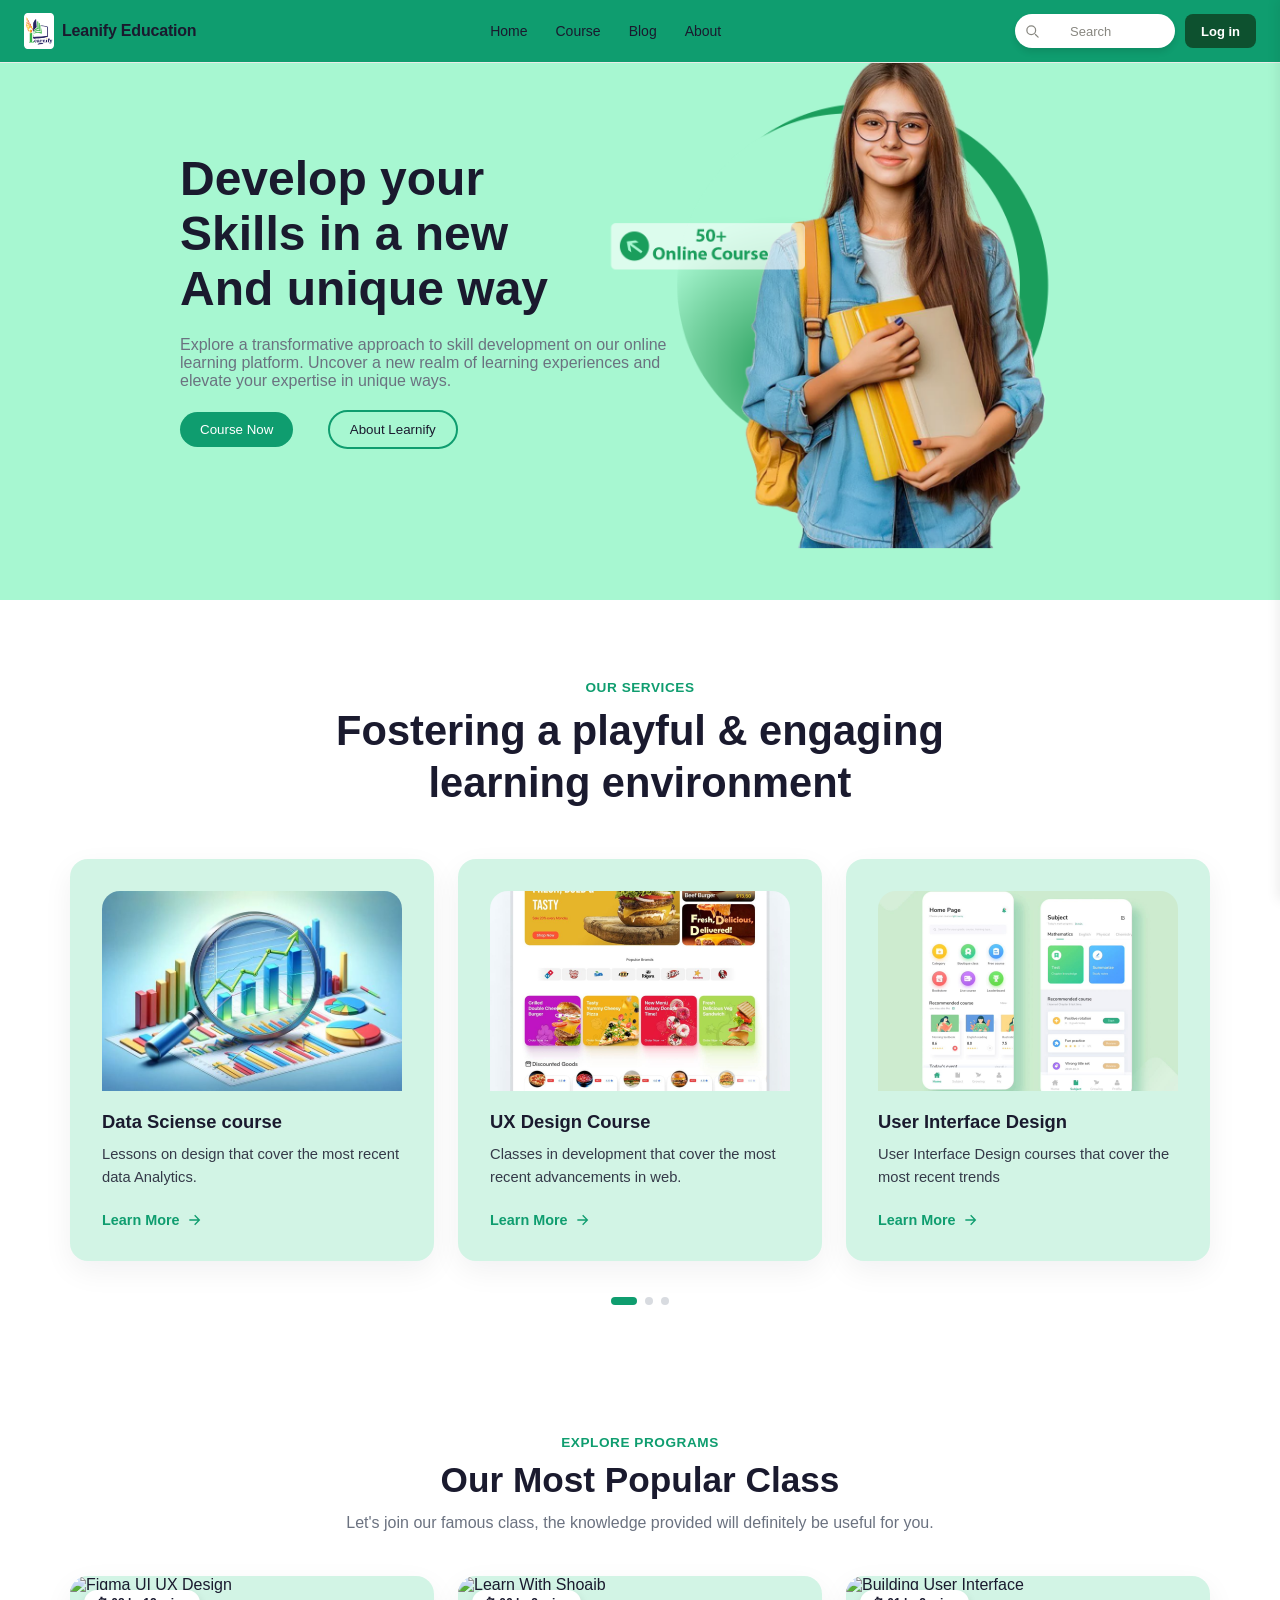
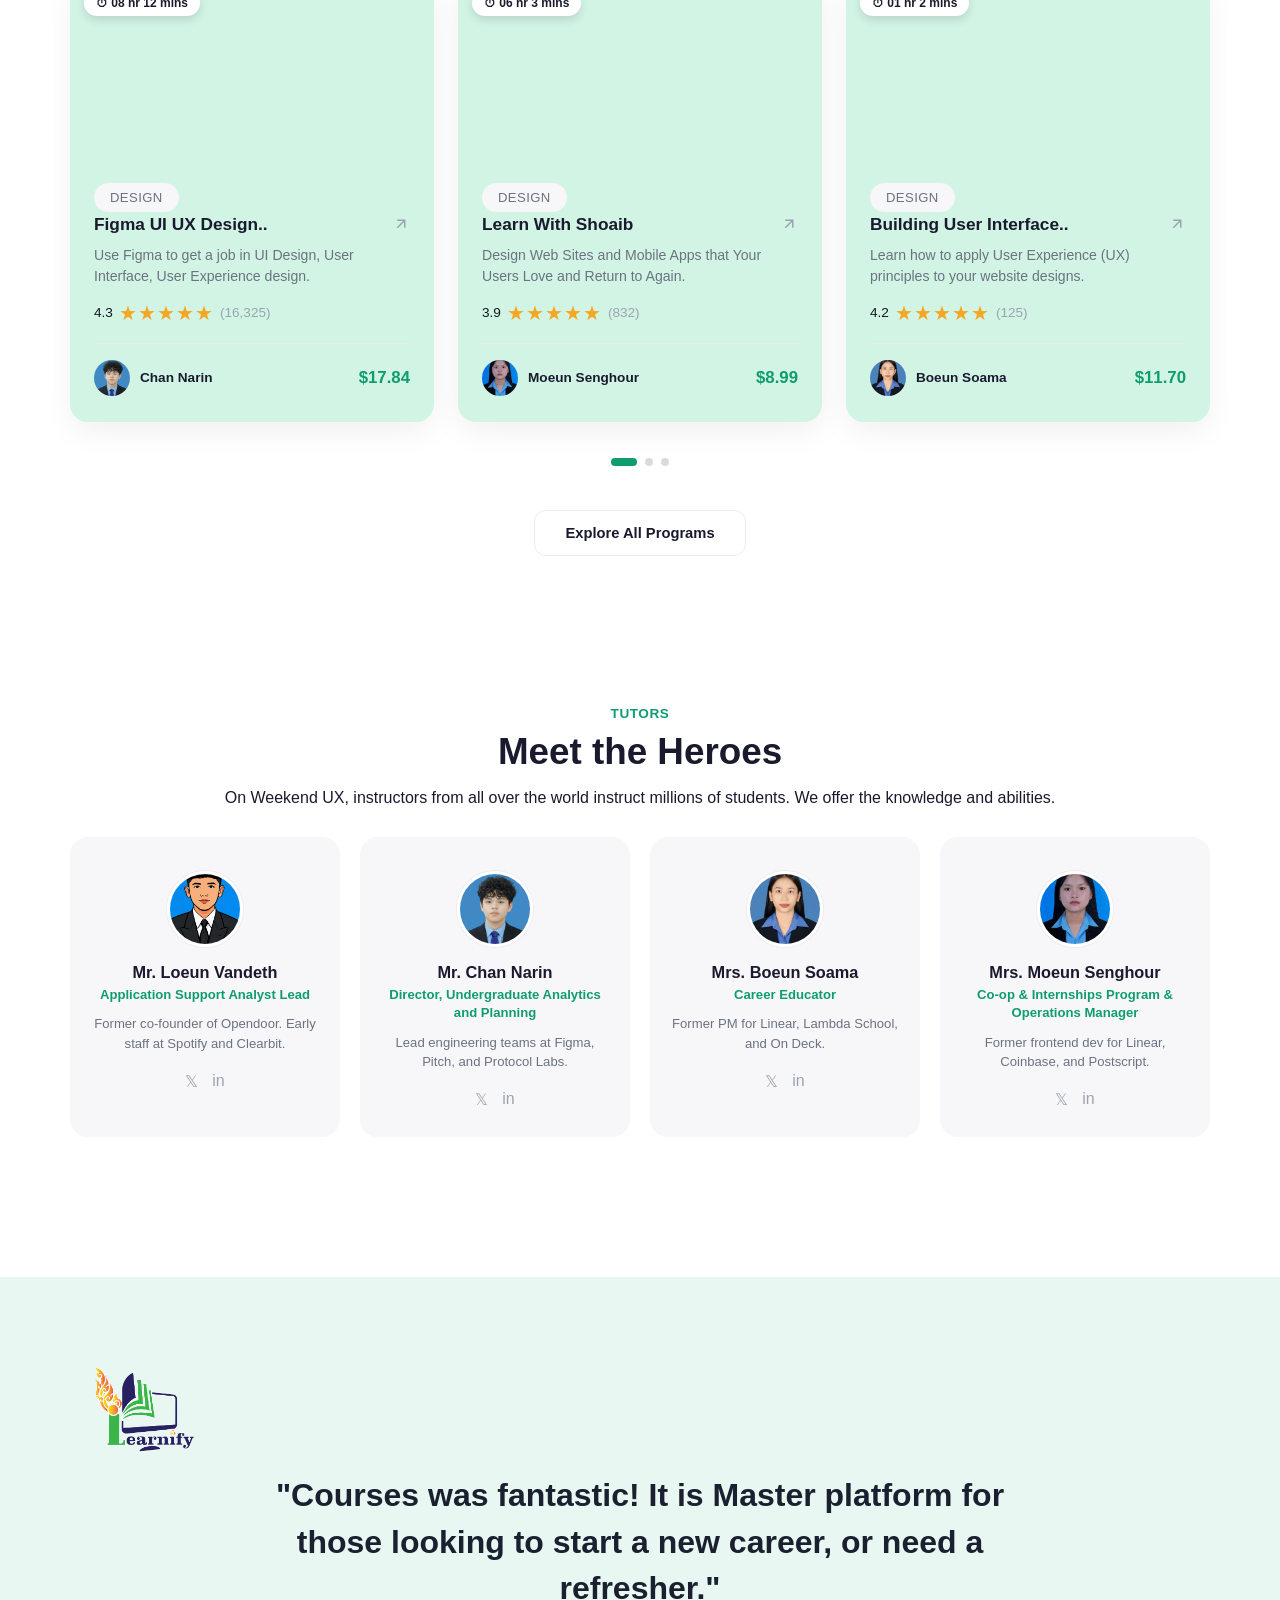
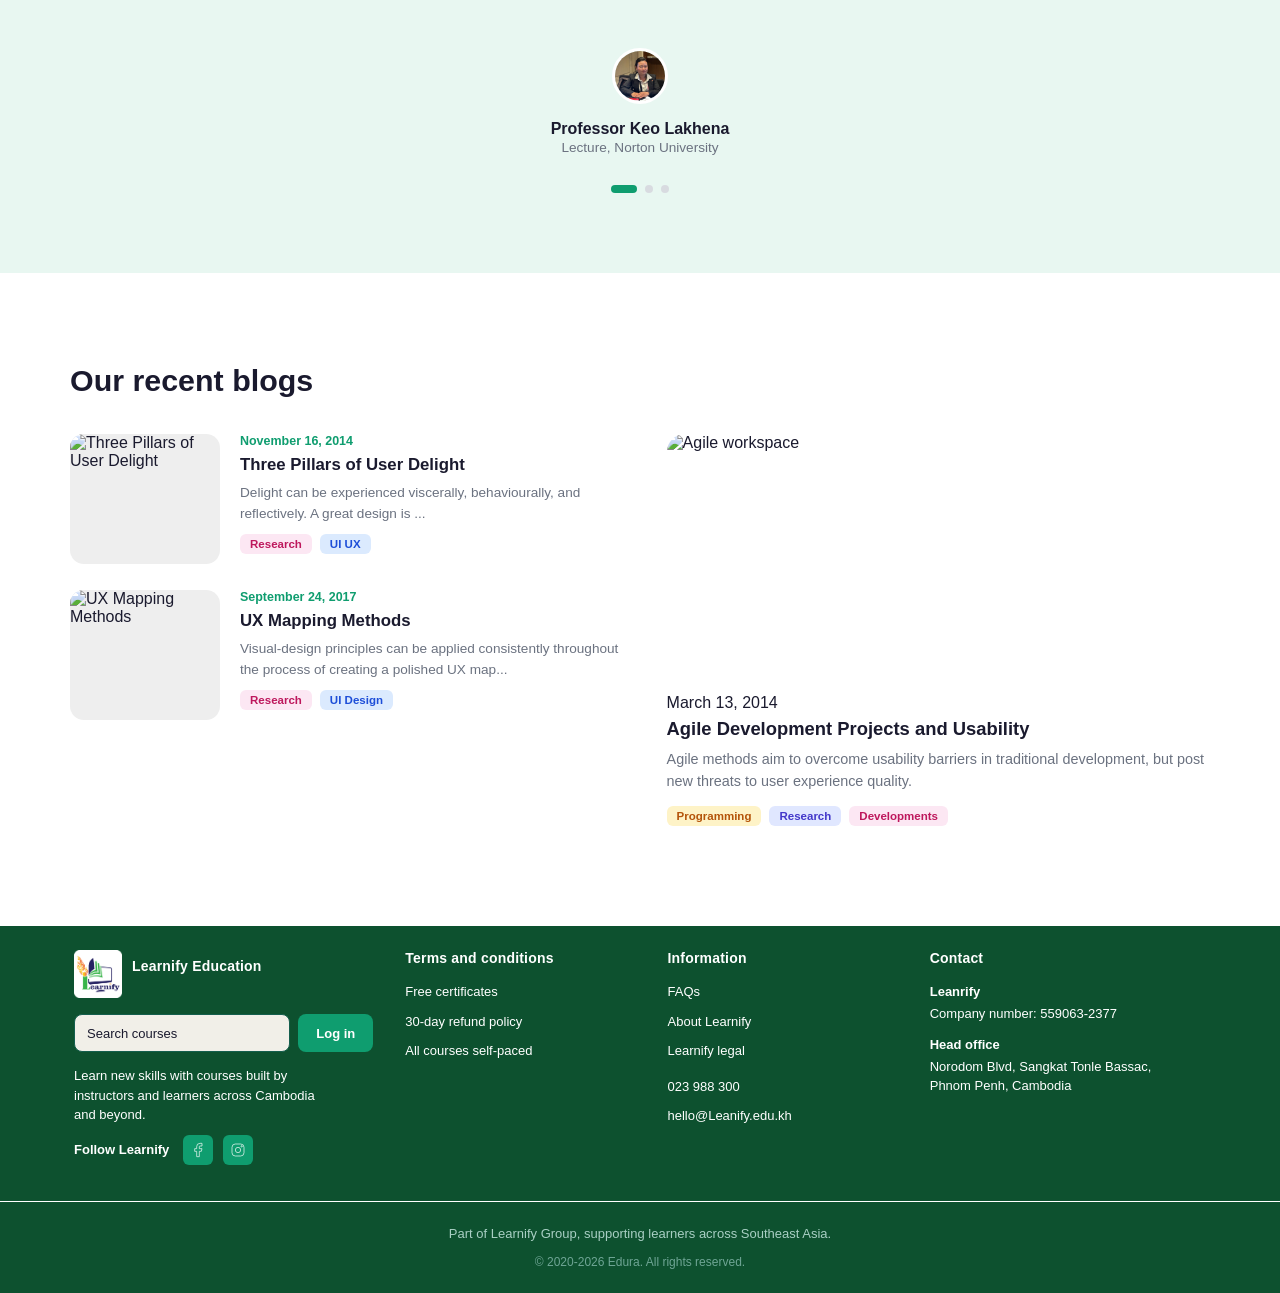
==== commit c09489c0: "." ====
--- a/index.html
+++ b/index.html
@@ -3,7 +3,8 @@
   <head>
     <meta charset="UTF-8" />
     <meta name="viewport" content="width=device-width, initial-scale=1.0" />
-    <title>Leanify Education - HomePage</title>
+    <title>Leanify Education - Home</title>
+    <link rel="icon" type="image/png" href="./public/Leanify logo (1).png">
     <link rel="stylesheet" href="./css/main.css" />
   </head>
   <body>
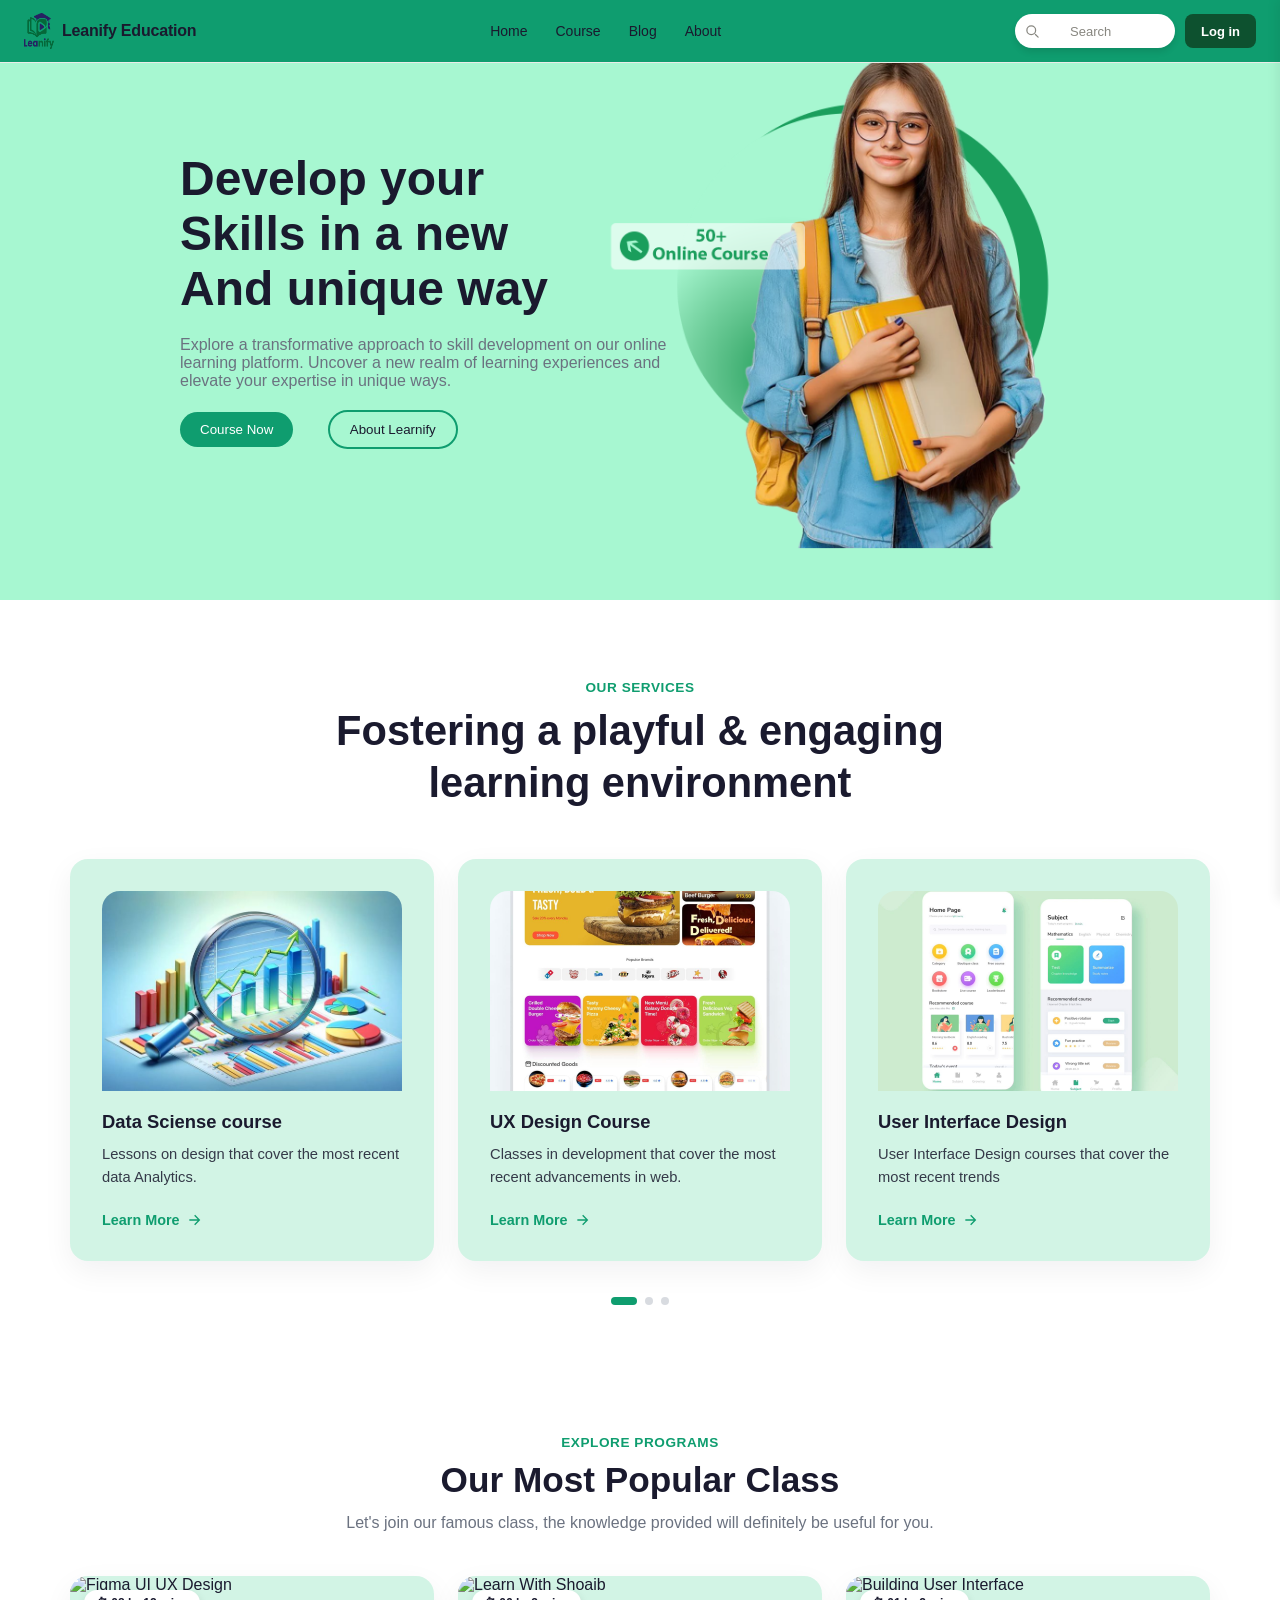
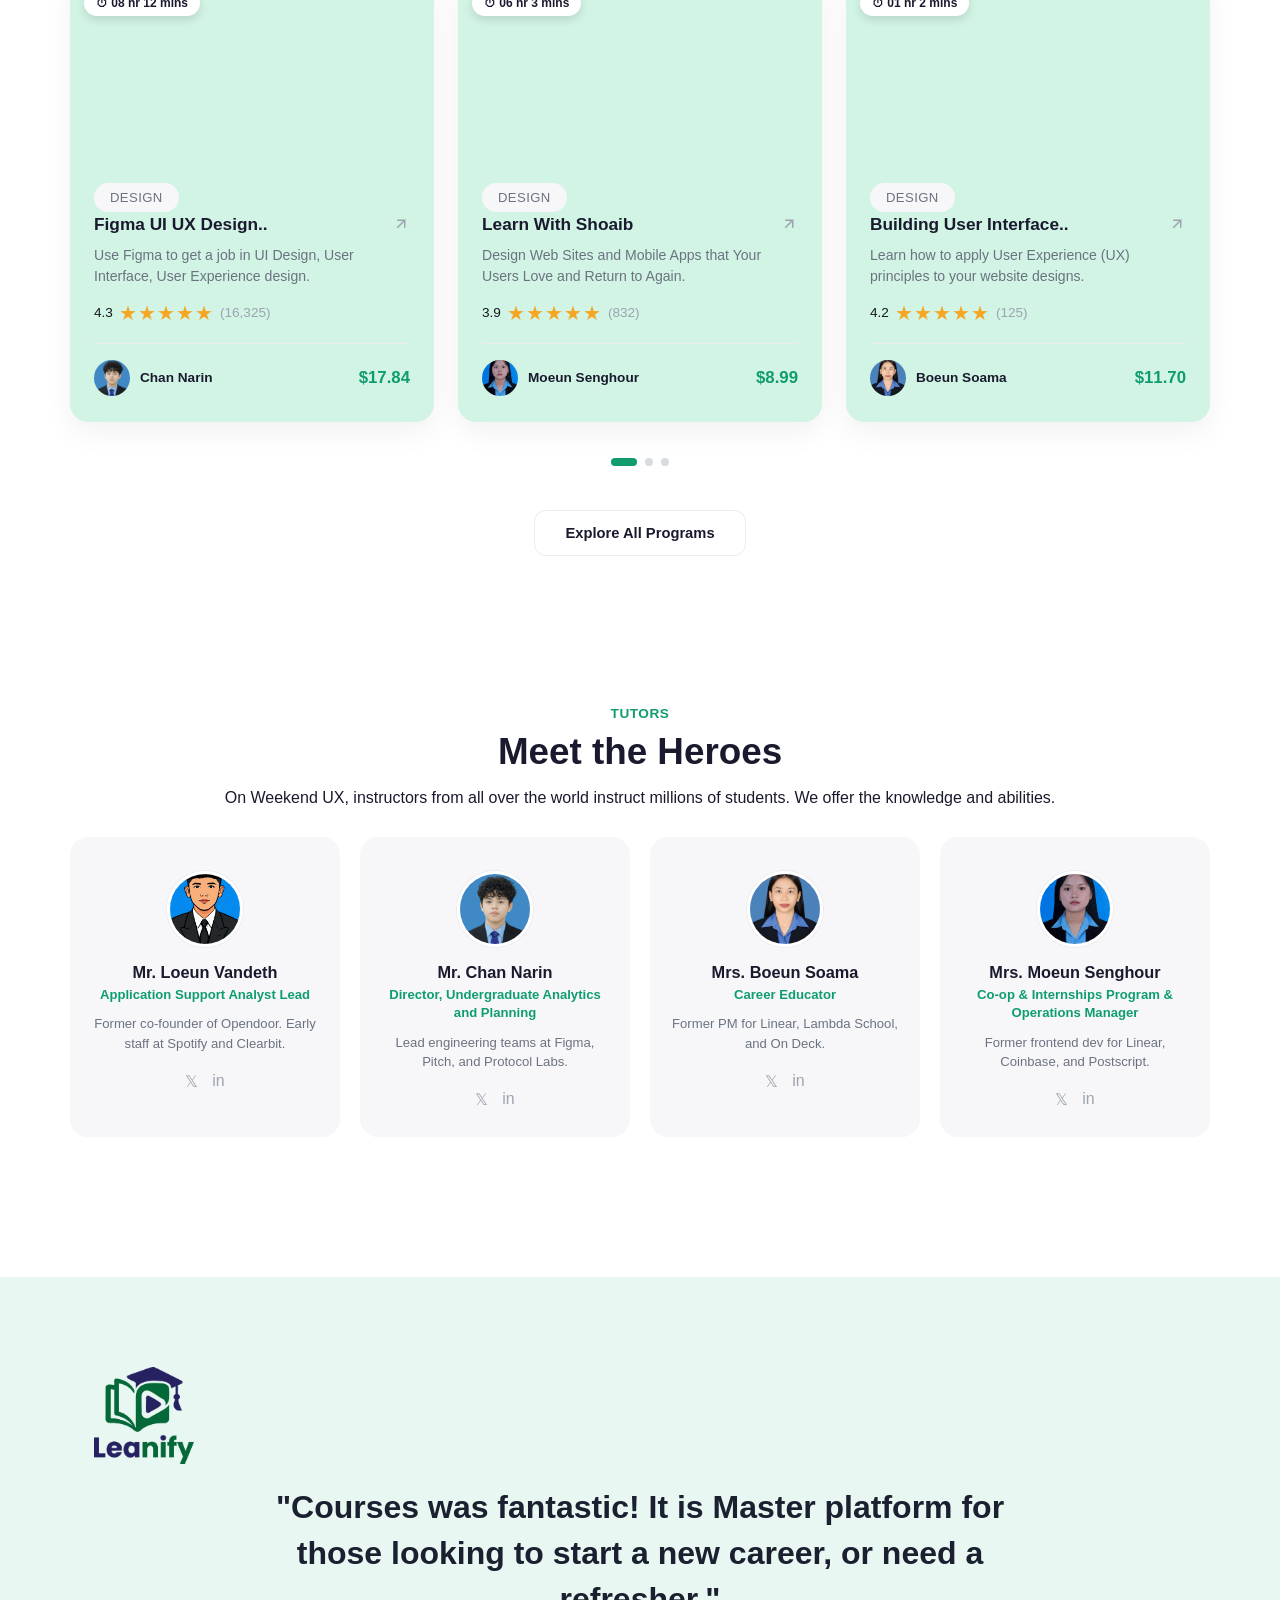
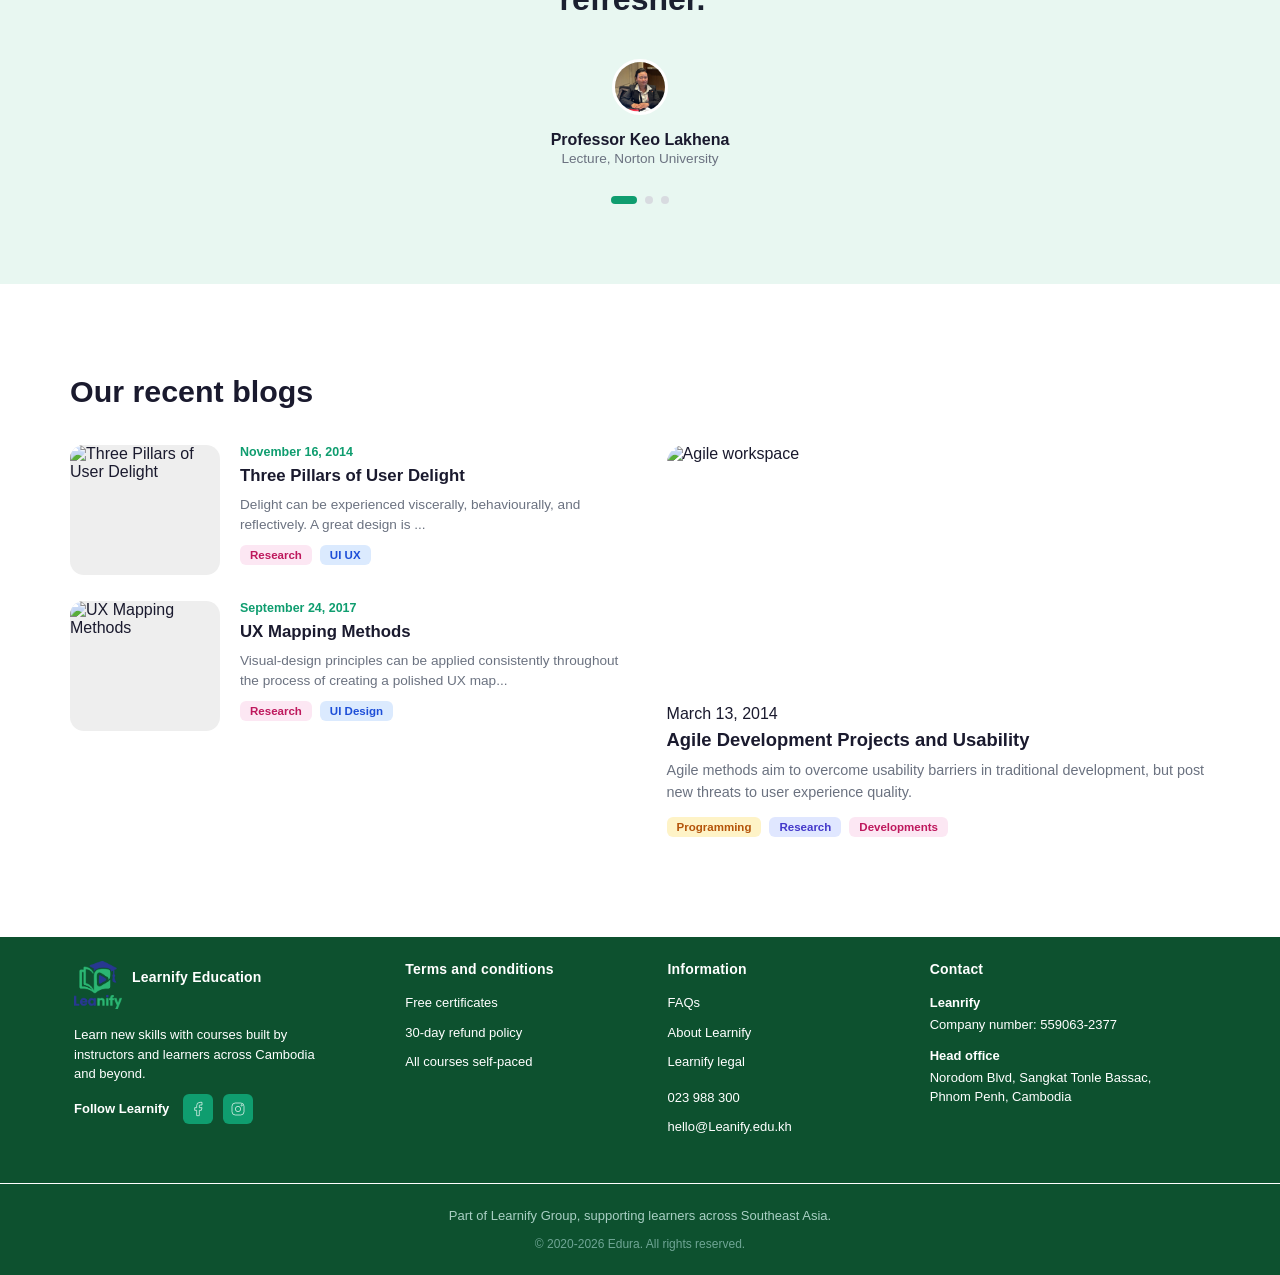
==== commit 97806392: "." ====
--- a/index.html
+++ b/index.html
@@ -348,7 +348,7 @@
       <section class="quote-section">
         <div class="wrap">
           <div class="quote-logo reveal">
-            <img src="./public/Leanify logo (1).png" alt="">
+            <img src="./public/ModernLogo.png" alt="">
           </div>
           <blockquote class="reveal">
             "Courses was fantastic! It is Master platform for those looking to
